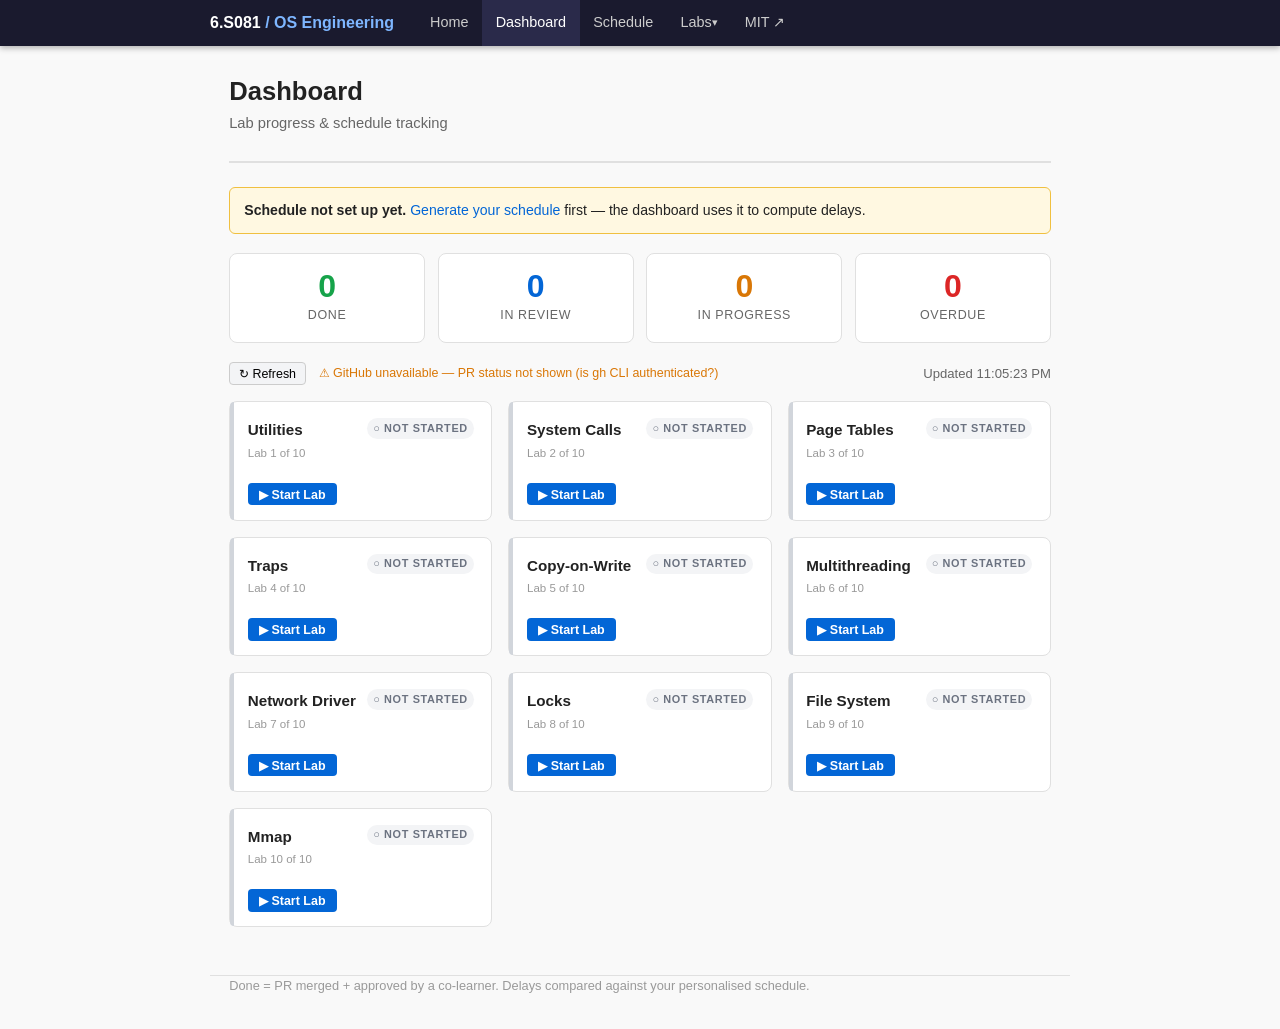
==== templates/learning/mit/6s081/.karya/customizations/files/docs/dashboard.html @ efff4bf3 "add lab progress dashboard with GitHub PR-based done detection Dashboard (docs/dashboard.html): - Pr" ====
<!DOCTYPE html>
<html lang="en">
<head>
  <meta charset="UTF-8">
  <meta name="viewport" content="width=device-width, initial-scale=1.0">
  <title>Dashboard — 6.S081</title>
  <link rel="stylesheet" href="style.css">
  <style>
    /* ── Dashboard-specific styles ───────────────────────────────────── */
    .summary-row {
      display: grid;
      grid-template-columns: repeat(4, 1fr);
      gap: 0.8rem;
      margin: 1.2rem 0;
    }
    .stat-card {
      background: #fff;
      border: 1px solid #e0e0e0;
      border-radius: 8px;
      padding: 1rem 1.2rem;
      text-align: center;
    }
    .stat-card .stat-num { font-size: 2rem; font-weight: 700; line-height: 1; }
    .stat-card .stat-label { font-size: 0.78rem; color: #666; margin-top: 0.3em; text-transform: uppercase; letter-spacing: 0.05em; }
    .stat-done    .stat-num { color: #16a34a; }
    .stat-review  .stat-num { color: #0366d6; }
    .stat-prog    .stat-num { color: #d97706; }
    .stat-overdue .stat-num { color: #dc2626; }

    .progress-bar-wrap { background: #e5e7eb; border-radius: 99px; height: 10px; margin: 0.6rem 0 0.2rem; overflow: hidden; }
    .progress-bar-fill { height: 100%; border-radius: 99px; background: #16a34a; transition: width 0.4s; }
    .progress-label    { font-size: 0.82rem; color: #555; }

    /* ── Lab grid ────────────────────────────────────────────────────── */
    .lab-grid {
      display: grid;
      grid-template-columns: repeat(auto-fill, minmax(260px, 1fr));
      gap: 1rem;
      margin-top: 1rem;
    }
    .lab-card {
      background: #fff;
      border: 1px solid #e0e0e0;
      border-radius: 8px;
      padding: 1rem 1.1rem 0.9rem;
      position: relative;
      transition: box-shadow 0.15s;
    }
    .lab-card:hover { box-shadow: 0 3px 10px rgba(0,0,0,0.08); }

    /* status colour strip on left edge */
    .lab-card::before {
      content: '';
      position: absolute;
      left: 0; top: 0; bottom: 0;
      width: 4px;
      border-radius: 8px 0 0 8px;
    }
    .card-not-started::before { background: #d1d5db; }
    .card-in-progress::before { background: #f59e0b; }
    .card-in-review::before   { background: #3b82f6; }
    .card-done::before        { background: #22c55e; }
    .card-overdue::before     { background: #ef4444; }

    .lab-card-header { display: flex; align-items: flex-start; justify-content: space-between; margin-bottom: 0.6rem; }
    .lab-card-title  { font-weight: 700; font-size: 0.95rem; }
    .lab-card-num    { font-size: 0.72rem; color: #999; margin-top: 0.1em; }

    .status-pill {
      font-size: 0.68rem;
      font-weight: 700;
      text-transform: uppercase;
      letter-spacing: 0.06em;
      padding: 0.15em 0.55em;
      border-radius: 99px;
      white-space: nowrap;
    }
    .pill-not-started { background: #f3f4f6; color: #6b7280; }
    .pill-in-progress { background: #fef3c7; color: #92400e; }
    .pill-in-review   { background: #dbeafe; color: #1e40af; }
    .pill-done        { background: #dcfce7; color: #166534; }
    .pill-overdue     { background: #fee2e2; color: #991b1b; }
    .pill-merged-no-approval { background: #f3e8ff; color: #6b21a8; }

    .lab-dates { font-size: 0.8rem; color: #555; margin: 0.4rem 0; }
    .lab-dates table { width: 100%; border-collapse: collapse; }
    .lab-dates td { padding: 0.1em 0; vertical-align: top; }
    .lab-dates td:first-child { color: #888; width: 95px; }
    .delay-late  { color: #dc2626; font-size: 0.75rem; }
    .delay-early { color: #16a34a; font-size: 0.75rem; }
    .delay-on    { color: #6b7280; font-size: 0.75rem; }

    .lab-card-footer { margin-top: 0.7rem; display: flex; align-items: center; gap: 0.5rem; flex-wrap: wrap; }
    .pr-link { font-size: 0.78rem; }
    .approver-tag { font-size: 0.72rem; background: #f0fff4; color: #166534; padding: 0.1em 0.4em; border-radius: 4px; }

    .btn-start-lab {
      font-size: 0.78rem;
      padding: 0.3em 0.9em;
      background: #0366d6;
      color: #fff;
      border: none;
      border-radius: 4px;
      cursor: pointer;
      font-weight: 600;
    }
    .btn-start-lab:hover { background: #0255b8; }
    .btn-start-lab:disabled { background: #93c5fd; cursor: default; }

    .refresh-row { display: flex; align-items: center; gap: 0.8rem; margin-bottom: 0.5rem; font-size: 0.82rem; color: #666; }
    .btn-refresh { font-size: 0.78rem; padding: 0.25em 0.7em; background: #f3f4f6; border: 1px solid #ccc; border-radius: 4px; cursor: pointer; }
    .btn-refresh:hover { background: #e5e7eb; }
    .gh-status { font-size: 0.78rem; }
    .gh-ok   { color: #16a34a; }
    .gh-warn { color: #d97706; }

    .no-schedule-tip { background: #fff8e1; border: 1px solid #f0c040; border-radius: 6px; padding: 0.8em 1em; font-size: 0.88rem; margin-bottom: 1rem; }
  </style>
</head>
<body>
<script src="nav.js"></script>
<script>renderNav('dashboard')</script>

<div class="page-wrap">
  <div class="page-header">
    <h1>Dashboard</h1>
    <p class="subtitle">Lab progress &amp; schedule tracking</p>
  </div>

  <div id="no-schedule-tip" class="no-schedule-tip" style="display:none">
    <strong>Schedule not set up yet.</strong>
    <a href="schedule.html">Generate your schedule</a> first — the dashboard uses it to compute delays.
  </div>

  <!-- ── Progress bar ── -->
  <div id="progress-section" style="display:none">
    <div class="progress-bar-wrap"><div class="progress-bar-fill" id="progress-fill" style="width:0%"></div></div>
    <div class="progress-label" id="progress-label"></div>
  </div>

  <!-- ── Summary stats ── -->
  <div class="summary-row">
    <div class="stat-card stat-done">
      <div class="stat-num" id="stat-done">—</div>
      <div class="stat-label">Done</div>
    </div>
    <div class="stat-card stat-review">
      <div class="stat-num" id="stat-review">—</div>
      <div class="stat-label">In Review</div>
    </div>
    <div class="stat-card stat-prog">
      <div class="stat-num" id="stat-prog">—</div>
      <div class="stat-label">In Progress</div>
    </div>
    <div class="stat-card stat-overdue">
      <div class="stat-num" id="stat-overdue">—</div>
      <div class="stat-label">Overdue</div>
    </div>
  </div>

  <!-- ── Refresh / GH status row ── -->
  <div class="refresh-row">
    <button class="btn-refresh" onclick="loadStatus()">↻ Refresh</button>
    <span id="gh-status-label" class="gh-status"></span>
    <span id="last-updated" style="margin-left:auto"></span>
  </div>

  <!-- ── Lab grid ── -->
  <div class="lab-grid" id="lab-grid"></div>
</div>

<footer style="max-width:860px;margin:0 auto;padding:0 1.2rem 2rem">
  Done = PR merged + approved by a co-learner.
  Delays compared against your <a href="schedule.html">personalised schedule</a>.
</footer>

<script>
const LABS = [
  { slug:'util',      label:'Utilities',        n:1,  href:'labs/util.html' },
  { slug:'syscall',   label:'System Calls',     n:2,  href:'labs/syscall.html' },
  { slug:'pagetable', label:'Page Tables',      n:3,  href:'labs/pgtbl.html' },
  { slug:'traps',     label:'Traps',            n:4,  href:'labs/traps.html' },
  { slug:'cow',       label:'Copy-on-Write',    n:5,  href:'labs/cow.html' },
  { slug:'thread',    label:'Multithreading',   n:6,  href:'labs/thread.html' },
  { slug:'net',       label:'Network Driver',   n:7,  href:'labs/net.html' },
  { slug:'lock',      label:'Locks',            n:8,  href:'labs/lock.html' },
  { slug:'fs',        label:'File System',      n:9,  href:'labs/fs.html' },
  { slug:'mmap',      label:'Mmap',             n:10, href:'labs/mmap.html' },
];

function daysBetween(a, b) {
  // a, b are ISO date strings or null
  if (!a || !b) return null;
  return Math.round((new Date(b) - new Date(a)) / 86400000);
}

function fmtDate(iso) {
  if (!iso) return '—';
  return new Date(iso + (iso.length === 10 ? 'T12:00:00' : '')).toLocaleDateString('en-US', { month:'short', day:'numeric' });
}

function delayHtml(days) {
  if (days === null) return '';
  if (days > 0)  return `<span class="delay-late">(+${days}d late)</span>`;
  if (days < 0)  return `<span class="delay-early">(${Math.abs(days)}d early)</span>`;
  return `<span class="delay-on">(on time)</span>`;
}

function computeStatus(data, slug) {
  const today = new Date().toISOString().slice(0,10);
  const pr = data.pr;
  const ghStatus = pr?.ghStatus;

  if (ghStatus === 'done') return 'done';
  if (ghStatus === 'merged_no_approval') return 'merged_no_approval';
  if (ghStatus === 'in_review') return 'in_review';

  // Local-only states
  const started   = !!data.startedAt;
  const overdue   = data.scheduledDue && today > data.scheduledDue;

  if (started && overdue) return 'overdue';
  if (started)            return 'in_progress';
  if (overdue)            return 'overdue';
  return 'not_started';
}

function statusPill(status) {
  const map = {
    done:               ['pill-done',        '✓ Done'],
    merged_no_approval: ['pill-merged-no-approval', '⚠ Merged (awaiting peer review)'],
    in_review:          ['pill-in-review',   '⟳ In Review'],
    in_progress:        ['pill-in-progress', '● In Progress'],
    overdue:            ['pill-overdue',      '! Overdue'],
    not_started:        ['pill-not-started', '○ Not Started'],
  };
  const [cls, label] = map[status] || ['pill-not-started', '○ Not Started'];
  return `<span class="status-pill ${cls}">${label}</span>`;
}

function cardClass(status) {
  return {
    done:               'card-done',
    merged_no_approval: 'card-in-review',
    in_review:          'card-in-review',
    in_progress:        'card-in-progress',
    overdue:            'card-overdue',
    not_started:        'card-not-started',
  }[status] || 'card-not-started';
}

function buildCard(lab, data) {
  const status = computeStatus(data, lab.slug);
  const pr = data.pr;

  // Delay calculations
  const startDelay = daysBetween(data.scheduledStart, data.startedAt);
  const doneDelay  = pr?.mergedAt ? daysBetween(data.scheduledDue, pr.mergedAt.slice(0,10)) : null;

  // Dates section
  let datesHtml = '<table>';
  if (data.scheduledStart || data.scheduledDue) {
    datesHtml += `<tr><td>Scheduled</td><td>${fmtDate(data.scheduledStart)} → ${fmtDate(data.scheduledDue)}</td></tr>`;
  }
  if (data.startedAt) {
    datesHtml += `<tr><td>Started</td><td>${fmtDate(data.startedAt)} ${delayHtml(startDelay)}</td></tr>`;
  }
  if (pr?.mergedAt) {
    datesHtml += `<tr><td>Completed</td><td>${fmtDate(pr.mergedAt.slice(0,10))} ${delayHtml(doneDelay)}</td></tr>`;
  }
  datesHtml += '</table>';

  // Footer: PR link + approvers + start button
  let footer = '';
  if (pr) {
    footer += `<a class="pr-link" href="${pr.url}" target="_blank">PR #${pr.number} ↗</a>`;
    if (pr.approvers?.length) {
      footer += pr.approvers.map(a => `<span class="approver-tag">✓ ${a}</span>`).join('');
    }
  }
  if (status === 'not_started') {
    footer += `<button class="btn-start-lab" onclick="startLab('${lab.slug}', this)">▶ Start Lab</button>`;
  }

  return `
<div class="lab-card ${cardClass(status)}" id="card-${lab.slug}">
  <div class="lab-card-header">
    <div>
      <div class="lab-card-title"><a href="${lab.href}" style="color:inherit">${lab.label}</a></div>
      <div class="lab-card-num">Lab ${lab.n} of 10</div>
    </div>
    ${statusPill(status)}
  </div>
  <div class="lab-dates">${datesHtml}</div>
  ${footer ? `<div class="lab-card-footer">${footer}</div>` : ''}
</div>`;
}

async function startLab(slug, btn) {
  btn.disabled = true;
  btn.textContent = 'Starting…';
  try {
    const r = await fetch('/start-lab', {
      method: 'POST',
      headers: { 'Content-Type': 'application/json' },
      body: JSON.stringify({ lab: slug }),
    });
    if (r.ok) {
      await loadStatus();
    } else {
      btn.textContent = 'Error — retry';
      btn.disabled = false;
    }
  } catch {
    btn.textContent = 'Server offline';
    btn.disabled = false;
  }
}

async function loadStatus() {
  const grid = document.getElementById('lab-grid');
  grid.innerHTML = '<p style="color:#888;font-size:0.9rem;padding:1rem 0">Loading…</p>';

  let statusData = { labs: {}, ghAvailable: false, repo: null };
  try {
    const r = await fetch('/lab-status');
    if (r.ok) statusData = await r.json();
  } catch {
    grid.innerHTML = '<p style="color:#c0392b">Server not running. Start it with the VS Code task <strong>Courseware: start server</strong>.</p>';
    return;
  }

  const labs   = statusData.labs || {};
  const hasSchedule = Object.values(labs).some(d => d.scheduledStart || d.scheduledDue);

  document.getElementById('no-schedule-tip').style.display = hasSchedule ? 'none' : '';
  document.getElementById('progress-section').style.display = hasSchedule ? '' : 'none';

  // Counters
  let done = 0, inReview = 0, inProg = 0, overdue = 0;
  for (const lab of LABS) {
    const data   = labs[lab.slug] || {};
    const status = computeStatus(data, lab.slug);
    if (status === 'done')               done++;
    else if (status === 'in_review' || status === 'merged_no_approval') inReview++;
    else if (status === 'in_progress')   inProg++;
    if (status === 'overdue')            overdue++;
  }

  document.getElementById('stat-done').textContent    = done;
  document.getElementById('stat-review').textContent  = inReview;
  document.getElementById('stat-prog').textContent    = inProg;
  document.getElementById('stat-overdue').textContent = overdue;

  // Progress bar
  const pct = Math.round((done / LABS.length) * 100);
  document.getElementById('progress-fill').style.width = pct + '%';
  document.getElementById('progress-label').textContent = `${done} of ${LABS.length} labs done (${pct}%)`;

  // GH status
  const ghEl = document.getElementById('gh-status-label');
  if (statusData.ghAvailable) {
    ghEl.className = 'gh-status gh-ok';
    ghEl.textContent = `✓ GitHub connected (${statusData.repo})`;
  } else {
    ghEl.className = 'gh-status gh-warn';
    ghEl.textContent = '⚠ GitHub unavailable — PR status not shown (is gh CLI authenticated?)';
  }

  document.getElementById('last-updated').textContent =
    'Updated ' + new Date().toLocaleTimeString();

  // Render lab cards
  grid.innerHTML = LABS.map(lab => buildCard(lab, labs[lab.slug] || {})).join('');
}

// Load on page open
loadStatus();
</script>
</body>
</html>
---- templates/learning/mit/6s081/.karya/customizations/files/docs/style.css ----
/* ── Base ────────────────────────────────────────────────────────────────── */
*, *::before, *::after { box-sizing: border-box; margin: 0; padding: 0; }

body {
  font-family: -apple-system, BlinkMacSystemFont, "Segoe UI", Roboto, sans-serif;
  font-size: 15px;
  line-height: 1.6;
  color: #222;
  background: #f9f9f9;
}

a { color: #0366d6; text-decoration: none; }
a:hover { text-decoration: underline; }

h1, h2, h3, h4 { font-weight: 600; line-height: 1.3; margin: 1.2em 0 0.5em; }
h1 { font-size: 1.6rem; }
h2 { font-size: 1.3rem; border-bottom: 1px solid #ddd; padding-bottom: 0.3em; }
h3 { font-size: 1.1rem; }

p { margin: 0.6em 0; }
ul, ol { margin: 0.5em 0 0.5em 1.5em; }
li { margin: 0.2em 0; }

code, pre {
  font-family: "SFMono-Regular", Consolas, "Liberation Mono", Menlo, monospace;
  font-size: 0.88em;
  background: #f0f0f0;
  border-radius: 3px;
}
code { padding: 0.1em 0.35em; }
pre {
  padding: 0.9em 1.1em;
  overflow-x: auto;
  border: 1px solid #ddd;
  margin: 0.8em 0;
}
pre code { background: none; padding: 0; }

/* ── Layout ─────────────────────────────────────────────────────────────── */
.page-wrap { max-width: 860px; margin: 0 auto; padding: 0 1.2rem 3rem; }

/* ── Nav ─────────────────────────────────────────────────────────────────── */
nav {
  background: #1a1a2e;
  color: #ccc;
  padding: 0 1.2rem;
  position: sticky;
  top: 0;
  z-index: 100;
  box-shadow: 0 2px 6px rgba(0,0,0,0.3);
}
nav .nav-inner {
  max-width: 860px;
  margin: 0 auto;
  display: flex;
  align-items: center;
  gap: 0;
  height: 46px;
}
nav .brand {
  font-weight: 700;
  font-size: 1rem;
  color: #fff;
  white-space: nowrap;
  margin-right: 1.4rem;
  text-decoration: none;
}
nav .brand span { color: #7eb6ff; }

.nav-link {
  color: #ccc;
  padding: 0 0.85rem;
  height: 46px;
  display: flex;
  align-items: center;
  font-size: 0.9rem;
  text-decoration: none;
  transition: background 0.15s, color 0.15s;
  white-space: nowrap;
}
.nav-link:hover, .nav-link.active { background: #2a2a4a; color: #fff; text-decoration: none; }

/* dropdown */
.nav-dropdown { position: relative; }
.nav-dropdown .nav-link::after { content: " ▾"; font-size: 0.75em; }
.dropdown-menu {
  display: none;
  position: absolute;
  top: 100%;
  left: 0;
  background: #1a1a2e;
  border: 1px solid #333;
  border-top: none;
  min-width: 220px;
  box-shadow: 0 6px 16px rgba(0,0,0,0.4);
}
.nav-dropdown:hover .dropdown-menu { display: block; }
.dropdown-menu a {
  display: block;
  color: #ccc;
  padding: 0.5rem 1rem;
  font-size: 0.88rem;
  text-decoration: none;
}
.dropdown-menu a:hover { background: #2a2a4a; color: #fff; }
.dropdown-menu .divider { border-top: 1px solid #333; margin: 0.3rem 0; }

/* ── Page header ─────────────────────────────────────────────────────────── */
.page-header {
  padding: 1.8rem 0 1rem;
  border-bottom: 2px solid #e0e0e0;
  margin-bottom: 1.5rem;
}
.page-header h1 { margin: 0; }
.page-header .subtitle { color: #666; margin-top: 0.3em; font-size: 0.92rem; }

/* ── MIT original content (strikethrough red) ────────────────────────────── */
.mit-original {
  color: #c0392b;
  text-decoration: line-through;
  opacity: 0.75;
}
.mit-original code { color: #c0392b; }
.mit-block {
  border-left: 3px solid #e74c3c;
  padding: 0.6em 1em;
  margin: 0.8em 0;
  background: #fff5f5;
  border-radius: 0 4px 4px 0;
}
.mit-block .mit-label {
  font-size: 0.72rem;
  font-weight: 700;
  text-transform: uppercase;
  letter-spacing: 0.08em;
  color: #e74c3c;
  margin-bottom: 0.3em;
}

/* ── Karya replacement ───────────────────────────────────────────────────── */
.karya-note {
  border-left: 3px solid #0366d6;
  padding: 0.8em 1.1em;
  margin: 0.6em 0 1.2em;
  background: #f0f7ff;
  border-radius: 0 6px 6px 0;
  font-family: -apple-system, BlinkMacSystemFont, "Segoe UI", Roboto, sans-serif;
}
.karya-note .karya-label {
  font-size: 0.72rem;
  font-weight: 700;
  text-transform: uppercase;
  letter-spacing: 0.08em;
  color: #0366d6;
  margin-bottom: 0.4em;
}
.karya-note p { margin: 0.4em 0; }
.karya-note code { background: #daeaff; }
.karya-note pre { background: #daeaff; border-color: #aed0f5; }

/* ── Info / tip box ──────────────────────────────────────────────────────── */
.tip {
  background: #fffbea;
  border: 1px solid #f0c040;
  border-radius: 6px;
  padding: 0.8em 1em;
  margin: 1em 0;
  font-size: 0.9rem;
}
.tip strong { color: #7a5800; }

/* ── Schedule table ──────────────────────────────────────────────────────── */
.schedule-table { width: 100%; border-collapse: collapse; font-size: 0.88rem; margin-top: 1em; }
.schedule-table th {
  background: #1a1a2e;
  color: #fff;
  padding: 0.5em 0.7em;
  text-align: left;
  font-weight: 600;
}
.schedule-table td { padding: 0.45em 0.7em; border-bottom: 1px solid #e8e8e8; vertical-align: top; }
.schedule-table tr:hover td { background: #f5f8ff; }
.schedule-table .classwork-row td { background: #eef6ff; }
.schedule-table .homework-row td { background: #f0fff4; }
.schedule-table .lab-due td { background: #fff8e1; }
.schedule-table .week-header td {
  background: #2a2a4a;
  color: #ccc;
  font-size: 0.78rem;
  font-weight: 700;
  text-transform: uppercase;
  letter-spacing: 0.06em;
  padding: 0.3em 0.7em;
}
.badge {
  display: inline-block;
  font-size: 0.7rem;
  font-weight: 700;
  padding: 0.1em 0.45em;
  border-radius: 3px;
  text-transform: uppercase;
  letter-spacing: 0.05em;
}
.badge-lec  { background: #dbeafe; color: #1e40af; }
.badge-lab  { background: #dcfce7; color: #166534; }
.badge-due  { background: #fef3c7; color: #92400e; }
.badge-hw   { background: #ede9fe; color: #5b21b6; }
.badge-read { background: #f3f4f6; color: #374151; }

/* ── Setup form (schedule page) ──────────────────────────────────────────── */
.setup-card {
  background: #fff;
  border: 1px solid #ddd;
  border-radius: 8px;
  padding: 1.5rem;
  margin: 1.5rem 0;
  box-shadow: 0 2px 8px rgba(0,0,0,0.06);
}
.form-group { margin: 1rem 0; }
.form-group label { display: block; font-weight: 600; margin-bottom: 0.4em; font-size: 0.92rem; }
.form-group input[type="date"] {
  border: 1px solid #ccc;
  border-radius: 4px;
  padding: 0.4em 0.7em;
  font-size: 0.9rem;
}
.day-checkboxes { display: flex; gap: 0.5rem; flex-wrap: wrap; margin-top: 0.4em; }
.day-cb { display: none; }
.day-label {
  padding: 0.35em 0.85em;
  border: 2px solid #ccc;
  border-radius: 20px;
  cursor: pointer;
  font-size: 0.85rem;
  transition: all 0.15s;
  user-select: none;
}
.day-label:hover { border-color: #0366d6; color: #0366d6; }
.day-cb:checked + .day-label { background: #0366d6; border-color: #0366d6; color: #fff; }
.day-cb.hw-cb:checked + .day-label { background: #16a34a; border-color: #16a34a; color: #fff; }

.btn {
  display: inline-block;
  padding: 0.5em 1.4em;
  border: none;
  border-radius: 5px;
  cursor: pointer;
  font-size: 0.92rem;
  font-weight: 600;
  margin-top: 0.8rem;
}
.btn-primary { background: #0366d6; color: #fff; }
.btn-primary:hover { background: #0255b8; }
.btn-sm { padding: 0.3em 0.9em; font-size: 0.8rem; }
.btn-ghost { background: transparent; border: 1px solid #ccc; color: #555; }
.btn-ghost:hover { background: #f0f0f0; }

/* ── Footer ──────────────────────────────────────────────────────────────── */
footer {
  margin-top: 3rem;
  padding-top: 1rem;
  border-top: 1px solid #e0e0e0;
  font-size: 0.8rem;
  color: #999;
}
footer a { color: #999; }
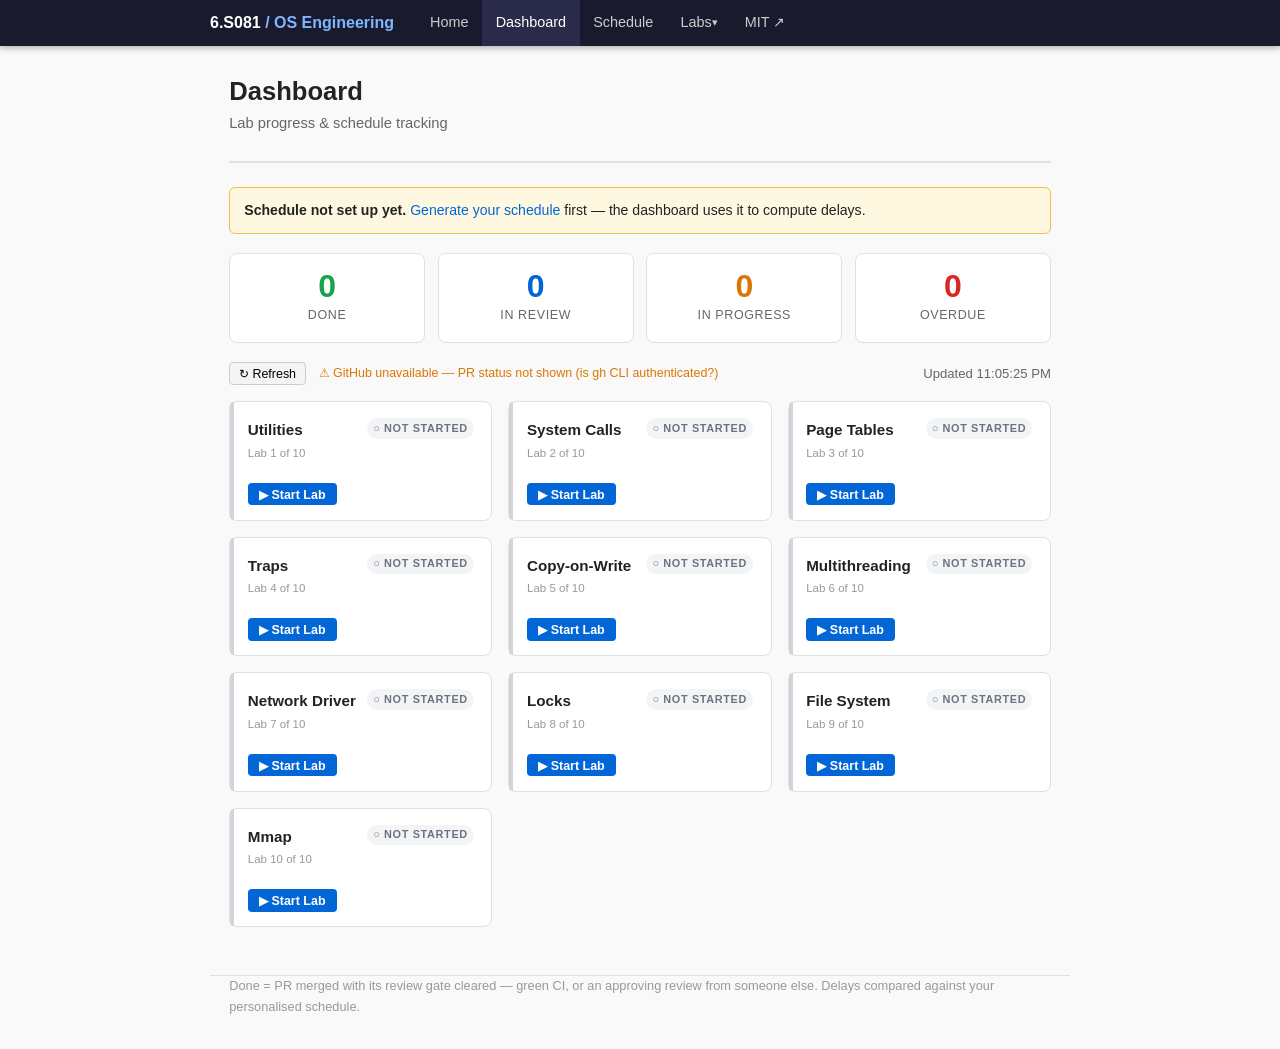
==== commit dec6e550: "Replace the absent human review gate with an automated one The git workflow assumed a co-reviewer. T" ====
--- a/templates/learning/mit/6s081/.karya/customizations/files/docs/dashboard.html
+++ b/templates/learning/mit/6s081/.karya/customizations/files/docs/dashboard.html
@@ -80,7 +80,7 @@
     .pill-in-review   { background: #dbeafe; color: #1e40af; }
     .pill-done        { background: #dcfce7; color: #166534; }
     .pill-overdue     { background: #fee2e2; color: #991b1b; }
-    .pill-merged-no-approval { background: #f3e8ff; color: #6b21a8; }
+    .pill-merged-ungated { background: #f3e8ff; color: #6b21a8; }
 
     .lab-dates { font-size: 0.8rem; color: #555; margin: 0.4rem 0; }
     .lab-dates table { width: 100%; border-collapse: collapse; }
@@ -170,7 +170,7 @@
 </div>
 
 <footer style="max-width:860px;margin:0 auto;padding:0 1.2rem 2rem">
-  Done = PR merged + approved by a co-learner.
+  Done = PR merged with its review gate cleared — green CI, or an approving review from someone else.
   Delays compared against your <a href="schedule.html">personalised schedule</a>.
 </footer>
 
@@ -212,7 +212,7 @@
   const ghStatus = pr?.ghStatus;
 
   if (ghStatus === 'done') return 'done';
-  if (ghStatus === 'merged_no_approval') return 'merged_no_approval';
+  if (ghStatus === 'merged_ungated') return 'merged_ungated';
   if (ghStatus === 'in_review') return 'in_review';
 
   // Local-only states
@@ -228,7 +228,7 @@
 function statusPill(status) {
   const map = {
     done:               ['pill-done',        '✓ Done'],
-    merged_no_approval: ['pill-merged-no-approval', '⚠ Merged (awaiting peer review)'],
+    merged_ungated:     ['pill-merged-ungated', '⚠ Merged (no review gate)'],
     in_review:          ['pill-in-review',   '⟳ In Review'],
     in_progress:        ['pill-in-progress', '● In Progress'],
     overdue:            ['pill-overdue',      '! Overdue'],
@@ -241,7 +241,7 @@
 function cardClass(status) {
   return {
     done:               'card-done',
-    merged_no_approval: 'card-in-review',
+    merged_ungated:     'card-in-review',
     in_review:          'card-in-review',
     in_progress:        'card-in-progress',
     overdue:            'card-overdue',
@@ -342,7 +342,7 @@
     const data   = labs[lab.slug] || {};
     const status = computeStatus(data, lab.slug);
     if (status === 'done')               done++;
-    else if (status === 'in_review' || status === 'merged_no_approval') inReview++;
+    else if (status === 'in_review' || status === 'merged_ungated') inReview++;
     else if (status === 'in_progress')   inProg++;
     if (status === 'overdue')            overdue++;
   }
